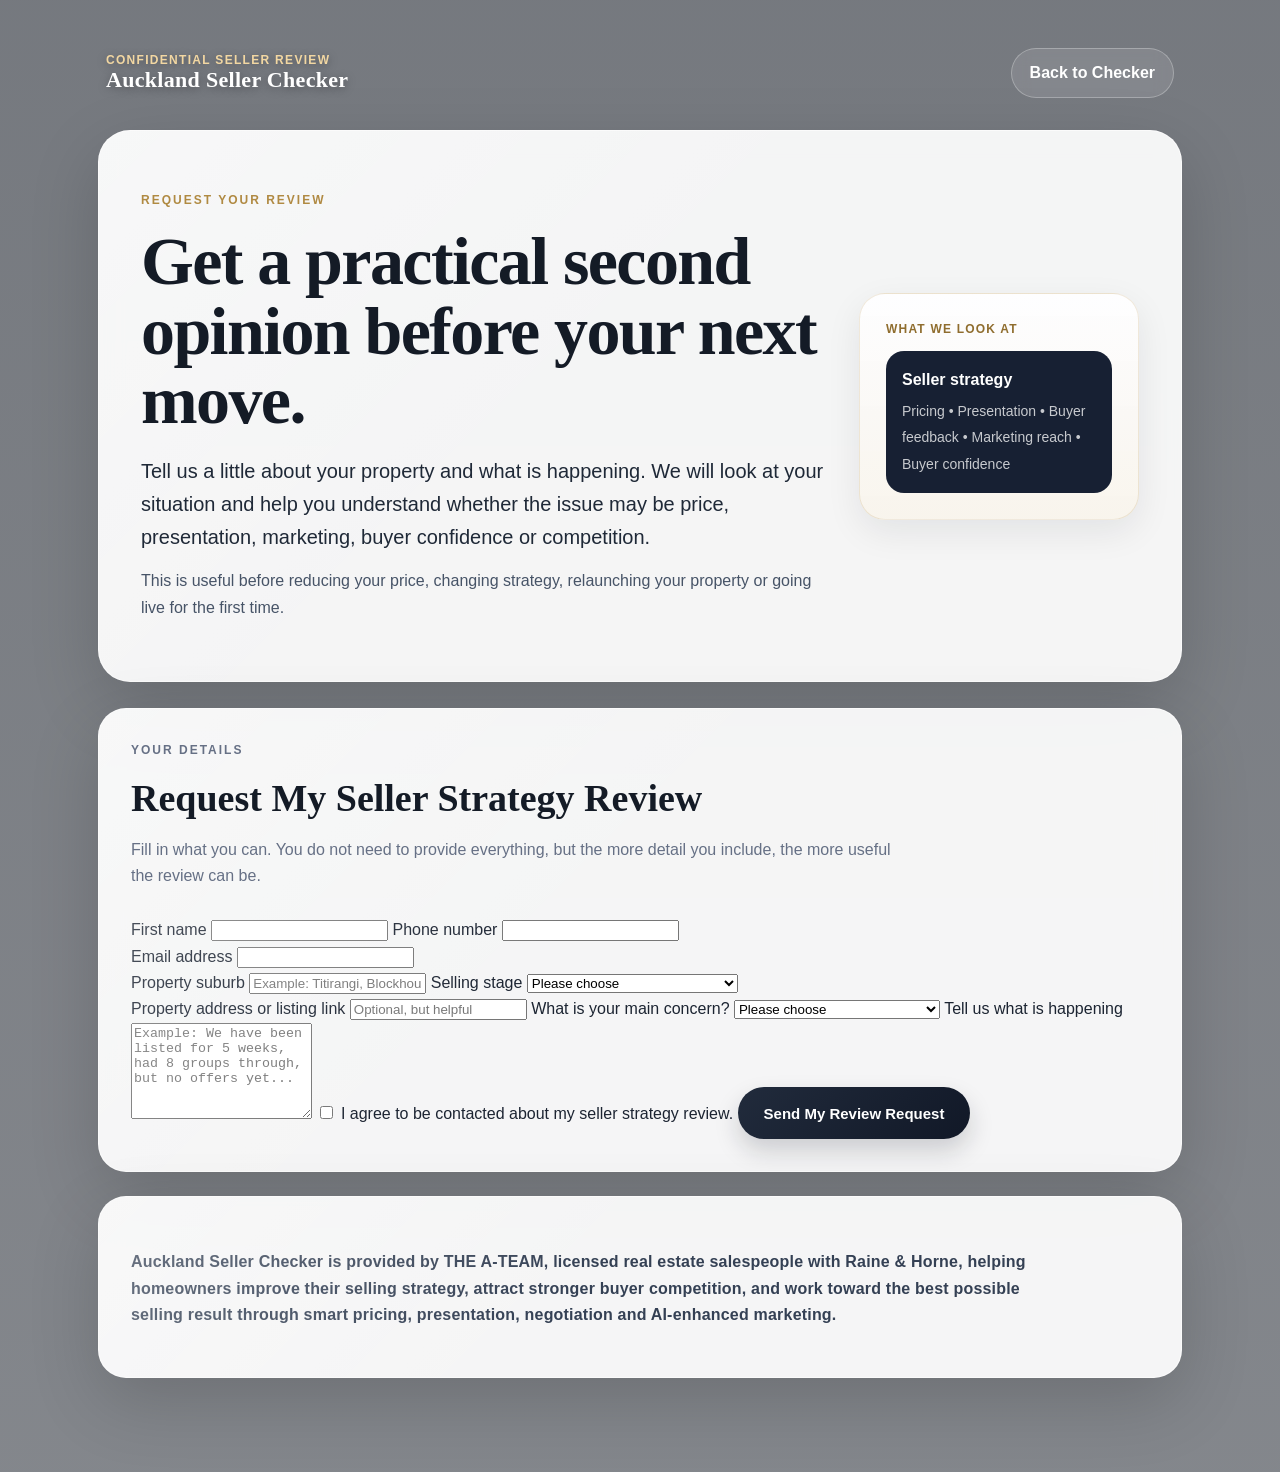
==== request-review.html @ c640d8ed "Create request-review.html" ====
<!DOCTYPE html>
<html lang="en-NZ">
<head>
  <meta charset="UTF-8" />
  <meta name="viewport" content="width=device-width, initial-scale=1.0" />

  <title>Request a Seller Strategy Review | Auckland Seller Checker</title>

  <meta name="description" content="Request a confidential seller strategy review for your Auckland property. Share your situation and get a practical second opinion before reducing your price or launching to market.">

  <link rel="stylesheet" href="style.css" />
</head>

<body>
  <main class="page">

    <header class="topBar">
      <div class="logoText">
        <span class="logoSmall">Confidential Seller Review</span>
        <strong>Auckland Seller Checker</strong>
      </div>

      <a class="headerLink" href="index.html">
        Back to Checker
      </a>
    </header>

    <section class="hero leadHero">
      <div class="heroGrid">
        <div class="heroContent">
          <p class="eyebrow">Request Your Review</p>

          <h1>Get a practical second opinion before your next move.</h1>

          <p class="intro">
            Tell us a little about your property and what is happening. We will look at your situation and help you understand whether the issue may be price, presentation, marketing, buyer confidence or competition.
          </p>

          <p class="trust">
            This is useful before reducing your price, changing strategy, relaunching your property or going live for the first time.
          </p>
        </div>

        <aside class="heroCard simpleHeroCard">
          <p class="cardLabel">What we look at</p>

          <div class="miniProof">
            <strong>Seller strategy</strong>
            <span>Pricing • Presentation • Buyer feedback • Marketing reach • Buyer confidence</span>
          </div>
        </aside>
      </div>
    </section>

    <section class="checker">
      <div class="sectionIntro">
        <p class="eyebrow">Your Details</p>

        <h2>Request My Seller Strategy Review</h2>

        <p>
          Fill in what you can. You do not need to provide everything, but the more detail you include, the more useful the review can be.
        </p>
      </div>

      <form class="leadForm" action="https://formspree.io/f/mdabnpgl" method="POST">
        <input type="hidden" name="_subject" value="New Auckland Seller Checker Lead" />

        <div class="formGrid">
          <label>
            First name
            <input type="text" name="first_name" required />
          </label>

          <label>
            Phone number
            <input type="tel" name="phone" />
          </label>
        </div>

        <label>
          Email address
          <input type="email" name="email" required />
        </label>

        <div class="formGrid">
          <label>
            Property suburb
            <input type="text" name="property_suburb" placeholder="Example: Titirangi, Blockhouse Bay, Lynfield" />
          </label>

          <label>
            Selling stage
            <select name="selling_stage">
              <option value="">Please choose</option>
              <option>Thinking of selling, not listed yet</option>
              <option>Preparing to list soon</option>
              <option>Already listed, low enquiry</option>
              <option>Getting viewings, no offers</option>
              <option>Getting offers, but too low</option>
              <option>Need a second opinion</option>
            </select>
          </label>
        </div>

        <label>
          Property address or listing link
          <input type="text" name="property_address_or_listing_link" placeholder="Optional, but helpful" />
        </label>

        <label>
          What is your main concern?
          <select name="main_concern">
            <option value="">Please choose</option>
            <option>Price may be too high</option>
            <option>Not enough buyer enquiry</option>
            <option>Viewings but no offers</option>
            <option>Offers are too low</option>
            <option>Property presentation</option>
            <option>Marketing is not strong enough</option>
            <option>Buyer confidence issues</option>
            <option>Not sure</option>
          </select>
        </label>

        <label>
          Tell us what is happening
          <textarea name="message" rows="6" placeholder="Example: We have been listed for 5 weeks, had 8 groups through, but no offers yet..."></textarea>
        </label>

        <label class="checkboxLabel">
          <input type="checkbox" name="permission_to_contact" required />
          I agree to be contacted about my seller strategy review.
        </label>

        <button class="primaryBtn leadSubmit" type="submit">
          Send My Review Request
        </button>
      </form>
    </section>

    <section class="info">
      <p class="brand">
        Auckland Seller Checker is provided by THE A-TEAM, licensed real estate salespeople with Raine & Horne, helping homeowners improve their selling strategy, attract stronger buyer competition, and work toward the best possible selling result through smart pricing, presentation, negotiation and AI-enhanced marketing.
      </p>
    </section>

  </main>
</body>
</html>
---- style.css ----
* {
  box-sizing: border-box;
}

:root {
  --bg: #f5f1e8;
  --bg-soft: #faf7f1;
  --card: rgba(255, 255, 255, 0.92);
  --card-solid: #ffffff;
  --text: #1c2432;
  --muted: #667085;
  --gold: #b08a42;
  --gold-dark: #8f6d2e;
  --line: rgba(28, 36, 50, 0.08);
  --shadow: 0 24px 70px rgba(0, 0, 0, 0.16);
  --shadow-soft: 0 12px 35px rgba(17, 24, 39, 0.08);
  --radius-xl: 28px;
  --radius-lg: 22px;
  --radius-md: 16px;
  --max-width: 1120px;
}

html {
  scroll-behavior: smooth;
}

body {
  margin: 0;
  font-family: "Helvetica Neue", Arial, sans-serif;
  color: var(--text);
  line-height: 1.65;
  background:
    linear-gradient(rgba(18, 24, 34, 0.58), rgba(18, 24, 34, 0.52)),
    url("images/background.jpg") center center / cover no-repeat fixed;
}

.page {
  max-width: var(--max-width);
  margin: 0 auto;
  padding: 34px 18px 70px;
}

.topBar {
  max-width: var(--max-width);
  margin: 0 auto 18px;
  padding: 14px 8px;
  display: flex;
  justify-content: space-between;
  align-items: center;
}

.logoText {
  display: flex;
  flex-direction: column;
  line-height: 1.2;
  color: #ffffff;
  text-shadow: 0 2px 10px rgba(0, 0, 0, 0.35);
}

.logoText strong {
  font-family: Georgia, "Times New Roman", serif;
  font-size: 22px;
  letter-spacing: 0.3px;
}

.logoSmall {
  color: #f2d7a2;
  font-size: 12px;
  text-transform: uppercase;
  letter-spacing: 1.3px;
  font-weight: 700;
}

.headerLink {
  color: #ffffff;
  text-decoration: none;
  font-weight: 700;
  border: 1px solid rgba(255, 255, 255, 0.28);
  padding: 11px 18px;
  border-radius: 999px;
  background: rgba(255, 255, 255, 0.10);
  backdrop-filter: blur(8px);
}

.hero,
.checker,
.resultBox,
.info {
  position: relative;
  overflow: hidden;
  background: rgba(255, 255, 255, 0.92);
  backdrop-filter: blur(12px);
  border: 1px solid rgba(255, 255, 255, 0.62);
  box-shadow: var(--shadow);
}

.hero::before,
.checker::before,
.resultBox::before,
.info::before {
  content: "";
  position: absolute;
  inset: 0;
  background: linear-gradient(135deg, rgba(255, 255, 255, 0.30), transparent 45%);
  pointer-events: none;
}

.hero {
  padding: 60px 42px;
  border-radius: 32px;
  margin-bottom: 26px;
}

.heroGrid {
  display: grid;
  grid-template-columns: minmax(0, 1.45fr) minmax(280px, 0.55fr);
  gap: 32px;
  align-items: center;
}

.heroContent,
.heroCard,
.sectionIntro,
.questionBox,
.navButtons,
.scoreGrid,
.ctaBox,
.twoColumn,
.serviceGrid {
  position: relative;
  z-index: 1;
}

.eyebrow {
  color: var(--gold);
  font-weight: 700;
  text-transform: uppercase;
  letter-spacing: 2px;
  font-size: 12px;
  margin: 0 0 16px;
}

h1,
h2,
h3 {
  font-family: Georgia, "Times New Roman", serif;
  color: #141b26;
}

h1 {
  font-size: clamp(38px, 6vw, 68px);
  line-height: 1.02;
  letter-spacing: -1.6px;
  margin: 0 0 20px;
  max-width: 860px;
}

h2 {
  font-size: clamp(28px, 4vw, 38px);
  line-height: 1.15;
  margin: 0 0 14px;
}

h3 {
  font-size: clamp(24px, 3vw, 30px);
  line-height: 1.15;
  margin-top: 0;
}

.intro {
  font-size: 20px;
  max-width: 760px;
  margin: 0 0 14px;
  color: #1f2937;
}

.trust {
  font-size: 16px;
  color: #475467;
  max-width: 720px;
  margin: 0;
}

.heroActions {
  display: flex;
  gap: 12px;
  flex-wrap: wrap;
  margin-top: 28px;
}

.heroCard {
  background: linear-gradient(180deg, rgba(255, 255, 255, 0.94) 0%, rgba(248, 244, 236, 0.96) 100%);
  border: 1px solid rgba(176, 138, 66, 0.18);
  border-radius: 26px;
  padding: 26px;
  box-shadow: var(--shadow-soft);
}

.cardLabel {
  margin-top: 0;
  color: var(--gold-dark);
  font-weight: 800;
  text-transform: uppercase;
  letter-spacing: 1.2px;
  font-size: 12px;
}

.heroList {
  list-style: none;
  padding: 0;
  margin: 18px 0 24px;
}

.heroList li {
  padding: 12px 0 12px 30px;
  border-bottom: 1px solid rgba(28, 36, 50, 0.08);
  position: relative;
}

.heroList li::before {
  content: "✓";
  position: absolute;
  left: 0;
  color: var(--gold-dark);
  font-weight: 900;
}

.miniProof {
  background: #172033;
  color: #ffffff;
  border-radius: 18px;
  padding: 16px;
}

.miniProof strong {
  display: block;
  margin-bottom: 4px;
}

.miniProof span {
  color: rgba(255, 255, 255, 0.76);
  font-size: 14px;
}

.featureStrip {
  display: grid;
  grid-template-columns: repeat(3, 1fr);
  gap: 18px;
  margin-bottom: 24px;
}

.featureStrip div,
.serviceGrid div,
.quoteCard {
  background: rgba(255, 255, 255, 0.88);
  border: 1px solid rgba(28, 36, 50, 0.08);
  border-radius: 22px;
  padding: 20px;
  box-shadow: var(--shadow-soft);
}

.featureStrip strong,
.serviceGrid strong {
  display: block;
  font-family: Georgia, "Times New Roman", serif;
  font-size: 22px;
  margin-bottom: 4px;
}

.featureStrip span,
.serviceGrid span {
  color: var(--muted);
}

.checker,
.resultBox,
.info {
  padding: 32px;
  border-radius: var(--radius-xl);
  margin-bottom: 24px;
}

.sectionIntro {
  margin-bottom: 28px;
}

.sectionIntro p {
  max-width: 760px;
  color: var(--muted);
}

.progress {
  position: relative;
  z-index: 1;
  margin-bottom: 28px;
}

#progressText {
  font-weight: 700;
  display: block;
  margin-bottom: 12px;
  color: #344054;
  font-size: 14px;
  letter-spacing: 0.2px;
}

.progressBar {
  width: 100%;
  height: 12px;
  background: rgba(176, 138, 66, 0.14);
  border-radius: 999px;
  overflow: hidden;
  border: 1px solid rgba(176, 138, 66, 0.12);
}

#progressFill {
  height: 100%;
  width: 0%;
  background: linear-gradient(90deg, #c8a45d 0%, #9f7a33 100%);
  border-radius: 999px;
  transition: width 0.35s ease;
  box-shadow: inset 0 0 8px rgba(255, 255, 255, 0.25);
}

.questionBox h2 {
  margin-top: 0;
  margin-bottom: 22px;
  font-size: clamp(26px, 4vw, 36px);
}

.option {
  display: block;
  width: 100%;
  text-align: left;
  background: rgba(255, 255, 255, 0.82);
  border: 1px solid rgba(28, 36, 50, 0.08);
  padding: 18px 20px;
  border-radius: 18px;
  margin-bottom: 14px;
  cursor: pointer;
  font-size: 16px;
  color: var(--text);
  transition: all 0.22s ease;
  box-shadow: 0 4px 14px rgba(17, 24, 39, 0.03);
}

.option:hover {
  transform: translateY(-1px);
  border-color: rgba(176, 138, 66, 0.45);
  background: #fffdf8;
  box-shadow: 0 10px 22px rgba(17, 24, 39, 0.06);
}

.option.selected {
  background: linear-gradient(180deg, #fff8e9 0%, #fff4db 100%);
  border-color: rgba(176, 138, 66, 0.75);
  box-shadow: 0 10px 24px rgba(176, 138, 66, 0.13);
}

.navButtons {
  display: flex;
  justify-content: space-between;
  gap: 14px;
  margin-top: 24px;
}

button,
.ctaBtn {
  appearance: none;
  border: none;
  cursor: pointer;
  border-radius: 999px;
  padding: 15px 26px;
  font-weight: 700;
  font-size: 15px;
  text-decoration: none;
  display: inline-flex;
  align-items: center;
  justify-content: center;
  min-height: 52px;
  transition: all 0.22s ease;
}

.primaryBtn {
  background: linear-gradient(135deg, #212b3c 0%, #111827 100%);
  color: #ffffff;
  box-shadow: 0 12px 24px rgba(17, 24, 39, 0.18);
}

.primaryBtn:hover {
  transform: translateY(-1px);
  box-shadow: 0 16px 28px rgba(17, 24, 39, 0.22);
}

.secondaryBtn {
  background: rgba(255, 255, 255, 0.8);
  color: var(--text);
  border: 1px solid rgba(28, 36, 50, 0.10);
  box-shadow: 0 8px 20px rgba(17, 24, 39, 0.05);
}

.secondaryBtn:hover {
  transform: translateY(-1px);
  background: #ffffff;
}

.hidden {
  display: none;
}

.scoreGrid {
  display: grid;
  grid-template-columns: repeat(5, 1fr);
  gap: 14px;
  margin: 28px 0;
}

.scoreGrid div {
  background: linear-gradient(180deg, rgba(255, 255, 255, 0.94) 0%, rgba(248, 244, 236, 0.96) 100%);
  border-radius: 20px;
  padding: 18px 16px;
  border: 1px solid rgba(28, 36, 50, 0.06);
  box-shadow: var(--shadow-soft);
}

.scoreGrid strong {
  display: block;
  margin-bottom: 8px;
  font-size: 13px;
  line-height: 1.35;
  color: #475467;
  text-transform: uppercase;
  letter-spacing: 0.5px;
}

.scoreGrid span {
  font-size: 24px;
  font-weight: 800;
  color: var(--gold-dark);
  font-family: Georgia, "Times New Roman", serif;
}

.ctaBox {
  background: linear-gradient(135deg, rgba(19, 26, 37, 0.96) 0%, rgba(28, 36, 50, 0.98) 100%);
  color: #ffffff;
  padding: 30px;
  border-radius: 24px;
  margin-top: 26px;
  box-shadow: 0 18px 40px rgba(17, 24, 39, 0.20);
}

.ctaBox h3 {
  color: #ffffff;
  margin-bottom: 12px;
}

.ctaBox p {
  color: rgba(255, 255, 255, 0.86);
  margin-bottom: 18px;
}

.ctaBox .primaryBtn {
  background: linear-gradient(135deg, #c6a15a 0%, #9d7834 100%);
  color: #ffffff;
  box-shadow: 0 12px 24px rgba(176, 138, 66, 0.24);
}

.ctaBox .primaryBtn:hover {
  box-shadow: 0 15px 30px rgba(176, 138, 66, 0.30);
}

.lightEyebrow {
  color: #d9b76f;
}

.restartBtn {
  margin-top: 20px;
}

.info h2 {
  margin-top: 0;
  margin-bottom: 12px;
}

.info p {
  color: #344054;
  max-width: 920px;
}

.brand {
  margin-top: 20px;
  font-weight: 700;
  color: var(--gold-dark);
  letter-spacing: 0.2px;
}

.info p + h2 {
  margin-top: 28px;
}

.twoColumn {
  display: grid;
  grid-template-columns: 1.4fr 0.6fr;
  gap: 28px;
  align-items: center;
}

.quoteCard p {
  font-family: Georgia, "Times New Roman", serif;
  font-size: 24px;
  line-height: 1.35;
  color: #172033;
  margin: 0;
}

.serviceGrid {
  display: grid;
  grid-template-columns: repeat(4, 1fr);
  gap: 16px;
  margin: 26px 0 10px;
}

@media (max-width: 980px) {
  .scoreGrid {
    grid-template-columns: repeat(2, 1fr);
  }
}

@media (max-width: 900px) {
  .heroGrid,
  .twoColumn {
    grid-template-columns: 1fr;
  }

  .serviceGrid {
    grid-template-columns: repeat(2, 1fr);
  }

  .featureStrip {
    grid-template-columns: 1fr;
  }
}

@media (max-width: 760px) {
  body {
    background:
      linear-gradient(rgba(18, 24, 34, 0.62), rgba(18, 24, 34, 0.56)),
      url("images/background.jpg") center center / cover no-repeat scroll;
  }

  .page {
    padding: 18px 14px 50px;
  }

  .hero {
    padding: 34px 22px;
    border-radius: 24px;
  }

  .checker,
  .resultBox,
  .info {
    padding: 22px;
    border-radius: 22px;
  }

  .scoreGrid {
    grid-template-columns: 1fr;
  }

  .navButtons {
    flex-direction: column;
  }

  button,
  .ctaBtn {
    width: 100%;
    text-align: center;
  }

  .intro {
    font-size: 18px;
  }
}

@media (max-width: 600px) {
  .topBar {
    align-items: flex-start;
    gap: 14px;
  }

  .headerLink {
    display: none;
  }

  .heroActions {
    flex-direction: column;
  }

  .serviceGrid {
    grid-template-columns: 1fr;
  }
}
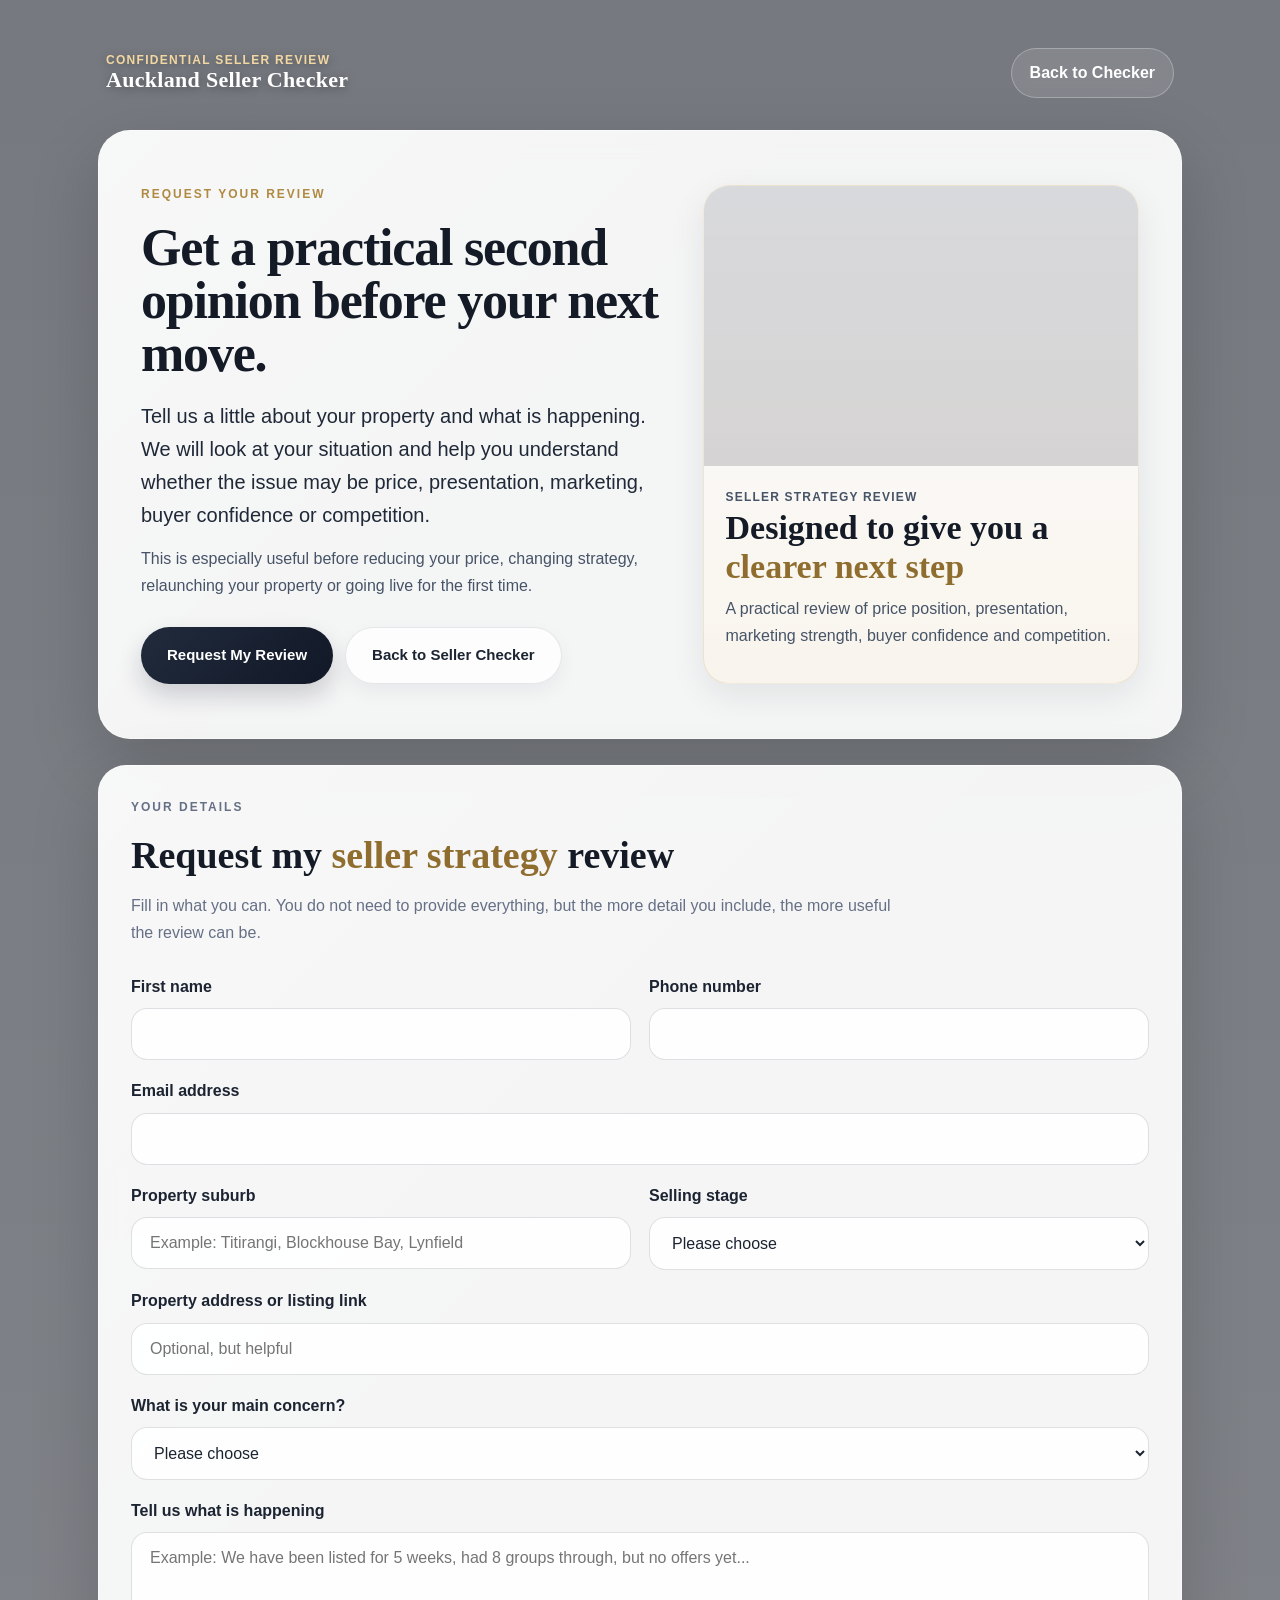
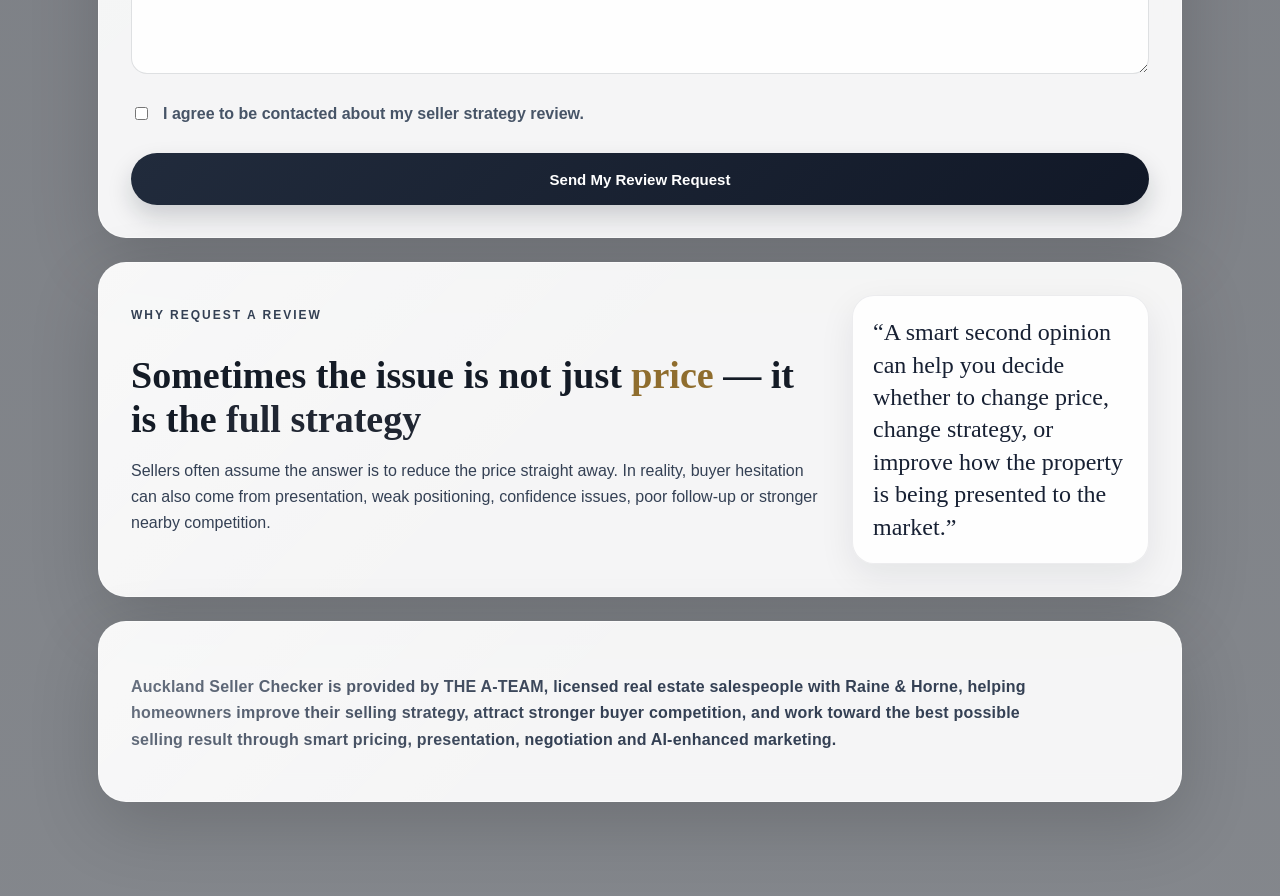
==== commit aabd3c47: "Update request-review.html" ====
--- a/request-review.html
+++ b/request-review.html
@@ -26,7 +26,7 @@
     </header>
 
     <section class="hero leadHero">
-      <div class="heroGrid">
+      <div class="leadHeroGrid">
         <div class="heroContent">
           <p class="eyebrow">Request Your Review</p>
 
@@ -37,26 +37,36 @@
           </p>
 
           <p class="trust">
-            This is useful before reducing your price, changing strategy, relaunching your property or going live for the first time.
+            This is especially useful before reducing your price, changing strategy, relaunching your property or going live for the first time.
           </p>
+
+          <div class="heroActions">
+            <a class="primaryBtn ctaBtn" href="#review-form">Request My Review</a>
+            <a class="secondaryBtn ctaBtn" href="index.html">Back to Seller Checker</a>
+          </div>
         </div>
 
-        <aside class="heroCard simpleHeroCard">
-          <p class="cardLabel">What we look at</p>
+        <aside class="heroPhotoCard">
+          <div class="heroPhoto"></div>
 
-          <div class="miniProof">
-            <strong>Seller strategy</strong>
-            <span>Pricing • Presentation • Buyer feedback • Marketing reach • Buyer confidence</span>
+          <div class="photoInfo">
+            <p class="cardLabel">Seller Strategy Review</p>
+
+            <h2>Designed to give you a <span class="rh-gold">clearer next step</span></h2>
+
+            <p>
+              A practical review of price position, presentation, marketing strength, buyer confidence and competition.
+            </p>
           </div>
         </aside>
       </div>
     </section>
 
-    <section class="checker">
+    <section id="review-form" class="checker">
       <div class="sectionIntro">
         <p class="eyebrow">Your Details</p>
 
-        <h2>Request My Seller Strategy Review</h2>
+        <h2>Request my <span class="rh-gold">seller strategy</span> review</h2>
 
         <p>
           Fill in what you can. You do not need to provide everything, but the more detail you include, the more useful the review can be.
@@ -91,7 +101,7 @@
 
           <label>
             Selling stage
-            <select name="selling_stage">
+            <select name="selling_stage" required>
               <option value="">Please choose</option>
               <option>Thinking of selling, not listed yet</option>
               <option>Preparing to list soon</option>
@@ -110,7 +120,7 @@
 
         <label>
           What is your main concern?
-          <select name="main_concern">
+          <select name="main_concern" required>
             <option value="">Please choose</option>
             <option>Price may be too high</option>
             <option>Not enough buyer enquiry</option>
@@ -140,6 +150,26 @@
     </section>
 
     <section class="info">
+      <div class="twoColumn">
+        <div>
+          <p class="eyebrow">Why request a review</p>
+
+          <h2>Sometimes the issue is not just <span class="rh-gold">price</span> — it is the <span class="rh-charcoal">full strategy</span></h2>
+
+          <p>
+            Sellers often assume the answer is to reduce the price straight away. In reality, buyer hesitation can also come from presentation, weak positioning, confidence issues, poor follow-up or stronger nearby competition.
+          </p>
+        </div>
+
+        <div class="quoteCard">
+          <p>
+            “A smart second opinion can help you decide whether to change price, change strategy, or improve how the property is being presented to the market.”
+          </p>
+        </div>
+      </div>
+    </section>
+
+    <section class="info">
       <p class="brand">
         Auckland Seller Checker is provided by THE A-TEAM, licensed real estate salespeople with Raine & Horne, helping homeowners improve their selling strategy, attract stronger buyer competition, and work toward the best possible selling result through smart pricing, presentation, negotiation and AI-enhanced marketing.
       </p>
--- a/style.css
+++ b/style.css
@@ -11,6 +11,7 @@
   --muted: #667085;
   --gold: #b08a42;
   --gold-dark: #8f6d2e;
+  --charcoal: #202632;
   --line: rgba(28, 36, 50, 0.08);
   --shadow: 0 24px 70px rgba(0, 0, 0, 0.16);
   --shadow-soft: 0 12px 35px rgba(17, 24, 39, 0.08);
@@ -106,16 +107,23 @@
 }
 
 .hero {
-  padding: 60px 42px;
+  padding: 54px 42px;
   border-radius: 32px;
   margin-bottom: 26px;
 }
 
 .heroGrid {
   display: grid;
-  grid-template-columns: minmax(0, 1.45fr) minmax(280px, 0.55fr);
-  gap: 32px;
-  align-items: center;
+  grid-template-columns: minmax(0, 1.75fr) minmax(230px, 0.45fr);
+  gap: 24px;
+  align-items: start;
+}
+
+.leadHeroGrid {
+  display: grid;
+  grid-template-columns: minmax(0, 1.1fr) minmax(340px, 0.9fr);
+  gap: 28px;
+  align-items: stretch;
 }
 
 .heroContent,
@@ -126,7 +134,9 @@
 .scoreGrid,
 .ctaBox,
 .twoColumn,
-.serviceGrid {
+.serviceGrid,
+.leadForm,
+.heroPhotoCard {
   position: relative;
   z-index: 1;
 }
@@ -148,11 +158,11 @@
 }
 
 h1 {
-  font-size: clamp(38px, 6vw, 68px);
+  font-size: clamp(32px, 4.8vw, 52px);
   line-height: 1.02;
-  letter-spacing: -1.6px;
+  letter-spacing: -1.2px;
   margin: 0 0 20px;
-  max-width: 860px;
+  max-width: 760px;
 }
 
 h2 {
@@ -165,6 +175,14 @@
   font-size: clamp(24px, 3vw, 30px);
   line-height: 1.15;
   margin-top: 0;
+}
+
+.rh-gold {
+  color: var(--gold-dark);
+}
+
+.rh-charcoal {
+  color: var(--charcoal);
 }
 
 .intro {
@@ -192,8 +210,15 @@
   background: linear-gradient(180deg, rgba(255, 255, 255, 0.94) 0%, rgba(248, 244, 236, 0.96) 100%);
   border: 1px solid rgba(176, 138, 66, 0.18);
   border-radius: 26px;
-  padding: 26px;
+  padding: 24px;
   box-shadow: var(--shadow-soft);
+}
+
+.simpleHeroCard {
+  min-height: 100%;
+  display: flex;
+  flex-direction: column;
+  justify-content: flex-start;
 }
 
 .cardLabel {
@@ -203,73 +228,27 @@
   text-transform: uppercase;
   letter-spacing: 1.2px;
   font-size: 12px;
-}
-
-.heroList {
-  list-style: none;
-  padding: 0;
-  margin: 18px 0 24px;
-}
-
-.heroList li {
-  padding: 12px 0 12px 30px;
-  border-bottom: 1px solid rgba(28, 36, 50, 0.08);
-  position: relative;
-}
-
-.heroList li::before {
-  content: "✓";
-  position: absolute;
-  left: 0;
-  color: var(--gold-dark);
-  font-weight: 900;
+  margin-bottom: 14px;
 }
 
 .miniProof {
   background: #172033;
   color: #ffffff;
   border-radius: 18px;
-  padding: 16px;
+  padding: 18px;
 }
 
 .miniProof strong {
   display: block;
-  margin-bottom: 4px;
+  margin-bottom: 8px;
+  font-size: 24px;
+  font-family: Georgia, "Times New Roman", serif;
 }
 
 .miniProof span {
-  color: rgba(255, 255, 255, 0.76);
-  font-size: 14px;
-}
-
-.featureStrip {
-  display: grid;
-  grid-template-columns: repeat(3, 1fr);
-  gap: 18px;
-  margin-bottom: 24px;
-}
-
-.featureStrip div,
-.serviceGrid div,
-.quoteCard {
-  background: rgba(255, 255, 255, 0.88);
-  border: 1px solid rgba(28, 36, 50, 0.08);
-  border-radius: 22px;
-  padding: 20px;
-  box-shadow: var(--shadow-soft);
-}
-
-.featureStrip strong,
-.serviceGrid strong {
-  display: block;
-  font-family: Georgia, "Times New Roman", serif;
-  font-size: 22px;
-  margin-bottom: 4px;
-}
-
-.featureStrip span,
-.serviceGrid span {
-  color: var(--muted);
+  color: rgba(255, 255, 255, 0.80);
+  font-size: 15px;
+  line-height: 1.6;
 }
 
 .checker,
@@ -404,6 +383,19 @@
   background: #ffffff;
 }
 
+.greenBtn {
+  background: linear-gradient(135deg, #2f8f45 0%, #1f6d33 100%);
+  color: #ffffff;
+  border: none;
+  box-shadow: 0 12px 24px rgba(31, 109, 51, 0.24);
+}
+
+.greenBtn:hover {
+  transform: translateY(-1px);
+  box-shadow: 0 16px 28px rgba(31, 109, 51, 0.28);
+  background: linear-gradient(135deg, #34994b 0%, #215f31 100%);
+}
+
 .hidden {
   display: none;
 }
@@ -505,6 +497,15 @@
   align-items: center;
 }
 
+.quoteCard,
+.serviceGrid div {
+  background: rgba(255, 255, 255, 0.88);
+  border: 1px solid rgba(28, 36, 50, 0.08);
+  border-radius: 22px;
+  padding: 20px;
+  box-shadow: var(--shadow-soft);
+}
+
 .quoteCard p {
   font-family: Georgia, "Times New Roman", serif;
   font-size: 24px;
@@ -520,6 +521,108 @@
   margin: 26px 0 10px;
 }
 
+.serviceGrid strong {
+  display: block;
+  font-family: Georgia, "Times New Roman", serif;
+  font-size: 22px;
+  margin-bottom: 4px;
+}
+
+.serviceGrid span {
+  color: var(--muted);
+}
+
+/* Lead page photo panel */
+.heroPhotoCard {
+  background: linear-gradient(180deg, rgba(255, 255, 255, 0.94) 0%, rgba(248, 244, 236, 0.96) 100%);
+  border: 1px solid rgba(176, 138, 66, 0.18);
+  border-radius: 26px;
+  overflow: hidden;
+  box-shadow: var(--shadow-soft);
+  display: flex;
+  flex-direction: column;
+}
+
+.heroPhoto {
+  min-height: 280px;
+  background:
+    linear-gradient(rgba(20, 26, 36, 0.16), rgba(20, 26, 36, 0.16)),
+    url("images/background.jpg") center center / cover no-repeat;
+}
+
+.photoInfo {
+  padding: 22px;
+}
+
+.photoInfo h2 {
+  font-size: clamp(26px, 3vw, 34px);
+  margin-bottom: 10px;
+}
+
+.photoInfo p {
+  color: #475467;
+  margin: 0;
+}
+
+/* Lead form */
+.leadForm {
+  position: relative;
+  z-index: 1;
+}
+
+.formGrid {
+  display: grid;
+  grid-template-columns: repeat(2, 1fr);
+  gap: 18px;
+}
+
+.leadForm label {
+  display: block;
+  font-weight: 700;
+  color: #1c2432;
+  margin-bottom: 18px;
+}
+
+.leadForm input,
+.leadForm select,
+.leadForm textarea {
+  width: 100%;
+  margin-top: 8px;
+  padding: 16px 18px;
+  border-radius: 16px;
+  border: 1px solid rgba(28, 36, 50, 0.14);
+  background: rgba(255, 255, 255, 0.9);
+  color: #1c2432;
+  font-size: 16px;
+  font-family: "Helvetica Neue", Arial, sans-serif;
+  outline: none;
+}
+
+.leadForm input:focus,
+.leadForm select:focus,
+.leadForm textarea:focus {
+  border-color: rgba(176, 138, 66, 0.7);
+  box-shadow: 0 0 0 4px rgba(176, 138, 66, 0.12);
+}
+
+.checkboxLabel {
+  display: flex !important;
+  align-items: flex-start;
+  gap: 12px;
+  font-weight: 600 !important;
+  color: #475467 !important;
+}
+
+.checkboxLabel input {
+  width: auto;
+  margin-top: 6px;
+}
+
+.leadSubmit {
+  width: 100%;
+  margin-top: 8px;
+}
+
 @media (max-width: 980px) {
   .scoreGrid {
     grid-template-columns: repeat(2, 1fr);
@@ -528,16 +631,13 @@
 
 @media (max-width: 900px) {
   .heroGrid,
-  .twoColumn {
+  .twoColumn,
+  .leadHeroGrid {
     grid-template-columns: 1fr;
   }
 
   .serviceGrid {
     grid-template-columns: repeat(2, 1fr);
-  }
-
-  .featureStrip {
-    grid-template-columns: 1fr;
   }
 }
 
@@ -581,6 +681,19 @@
   .intro {
     font-size: 18px;
   }
+
+  .heroActions {
+    flex-direction: column;
+  }
+
+  .formGrid {
+    grid-template-columns: 1fr;
+    gap: 0;
+  }
+
+  .heroPhoto {
+    min-height: 220px;
+  }
 }
 
 @media (max-width: 600px) {
@@ -593,10 +706,6 @@
     display: none;
   }
 
-  .heroActions {
-    flex-direction: column;
-  }
-
   .serviceGrid {
     grid-template-columns: 1fr;
   }
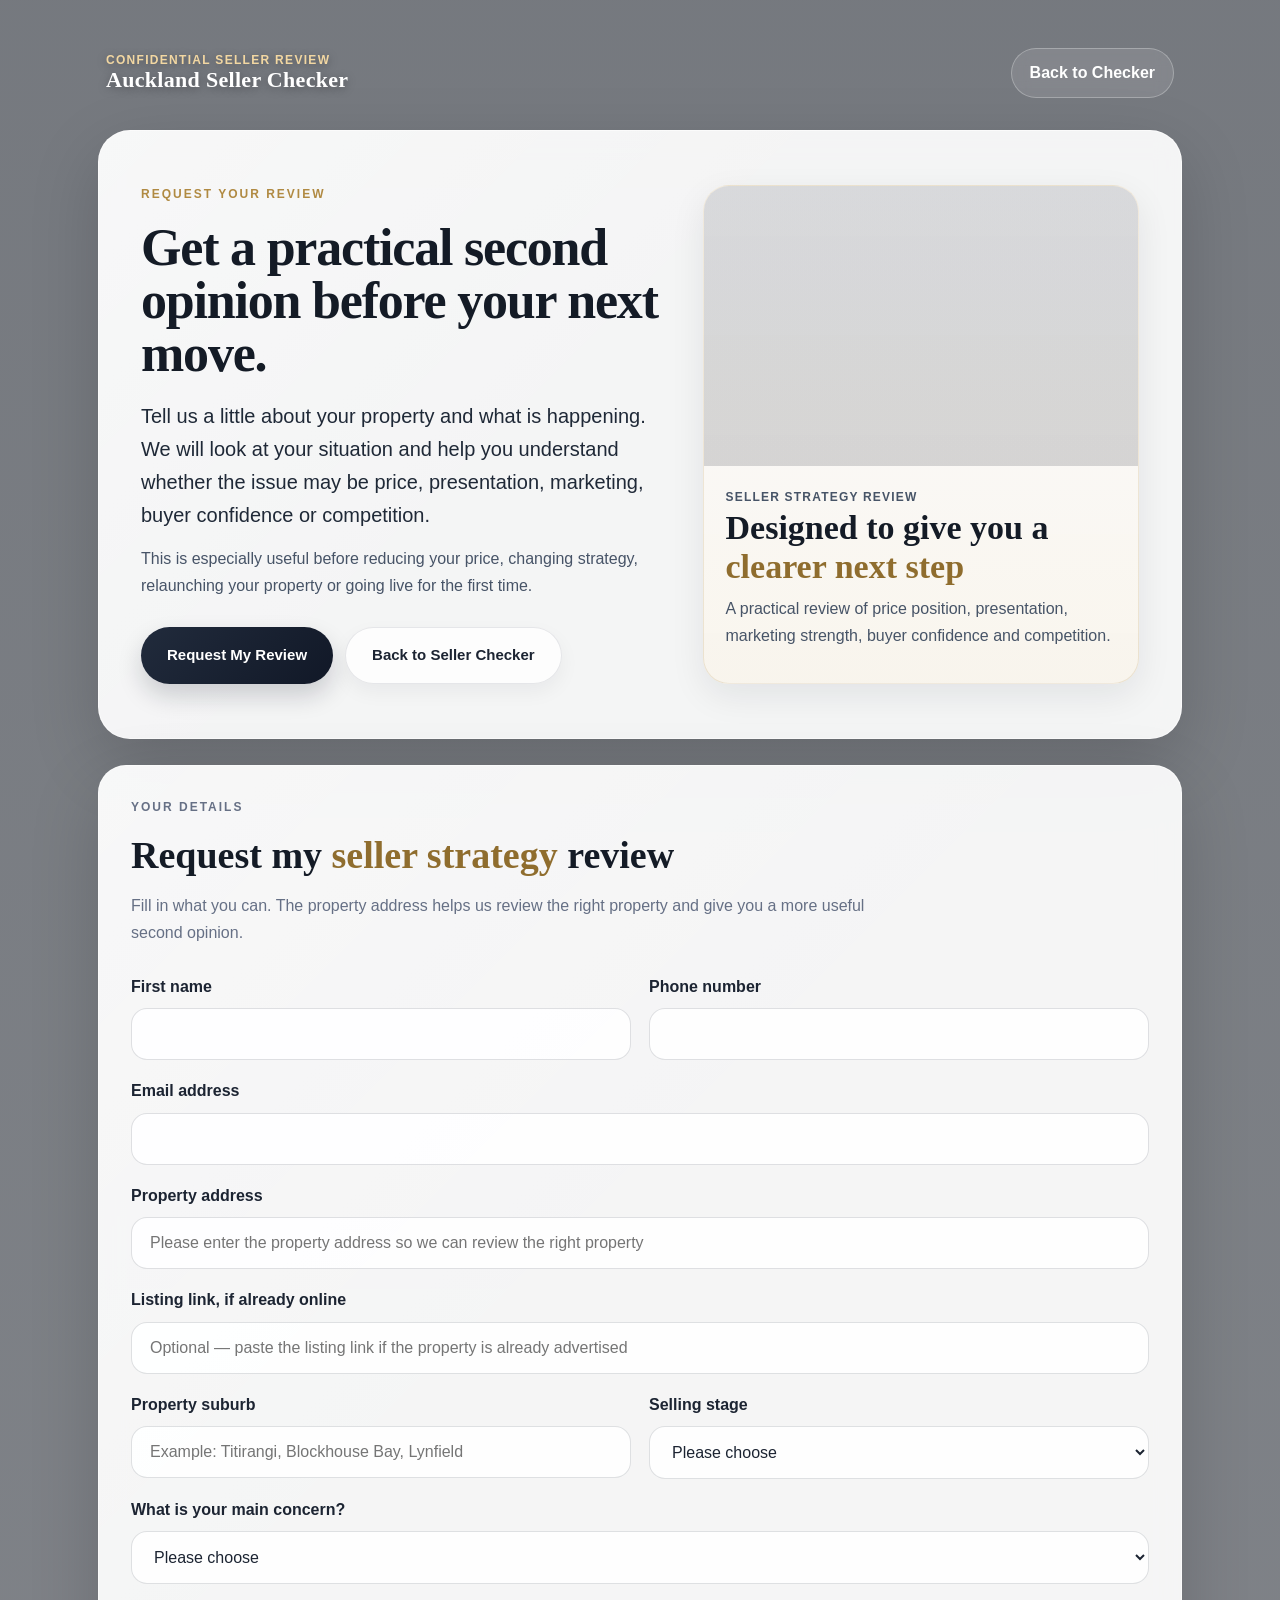
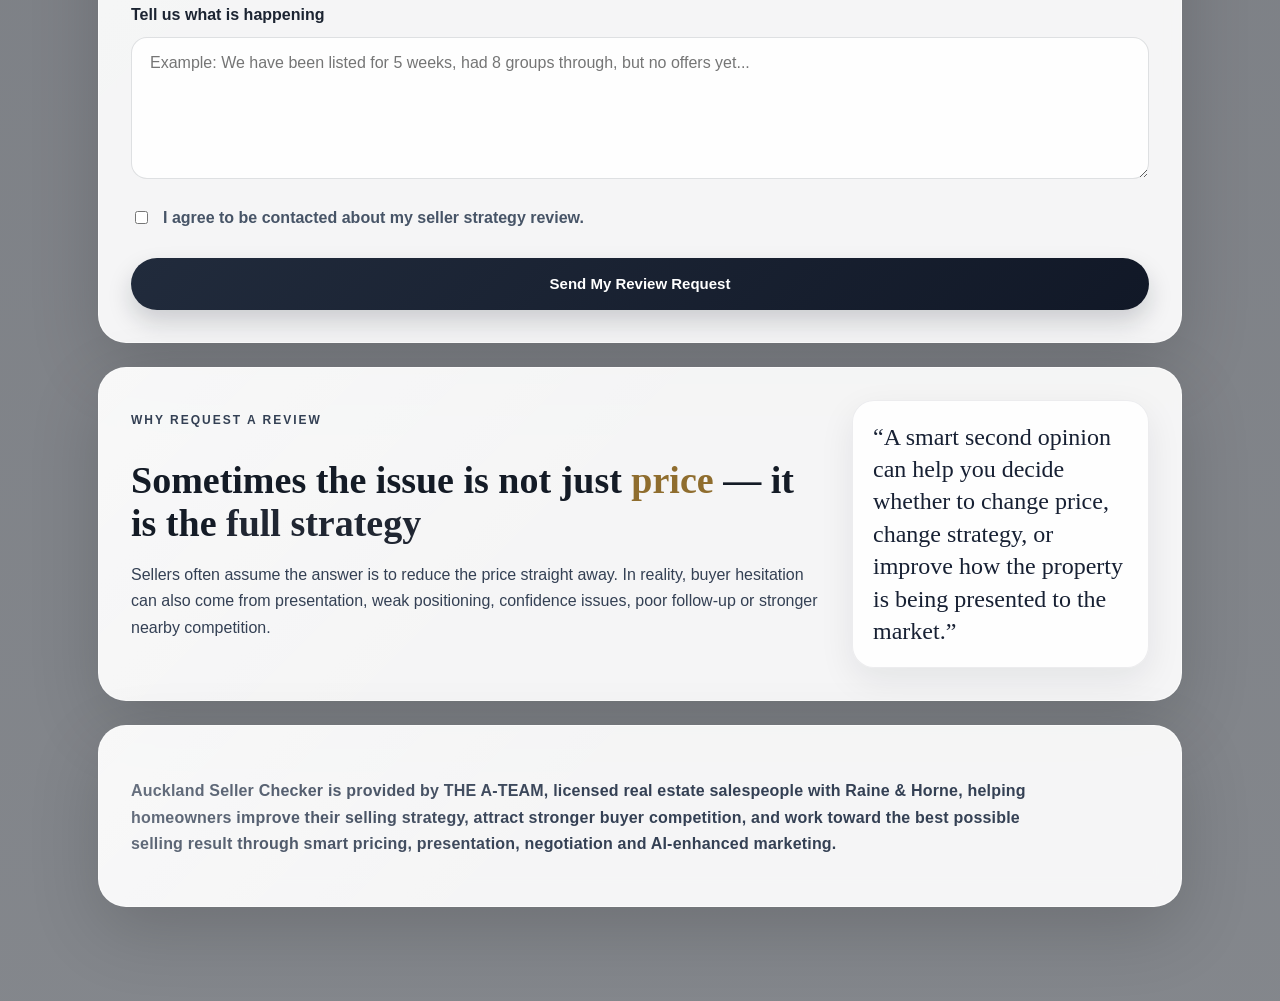
==== commit 1500ed26: "Update request-review.html" ====
--- a/request-review.html
+++ b/request-review.html
@@ -69,7 +69,7 @@
         <h2>Request my <span class="rh-gold">seller strategy</span> review</h2>
 
         <p>
-          Fill in what you can. You do not need to provide everything, but the more detail you include, the more useful the review can be.
+          Fill in what you can. The property address helps us review the right property and give you a more useful second opinion.
         </p>
       </div>
 
@@ -93,6 +93,16 @@
           <input type="email" name="email" required />
         </label>
 
+        <label>
+          Property address
+          <input type="text" name="property_address" placeholder="Please enter the property address so we can review the right property" required />
+        </label>
+
+        <label>
+          Listing link, if already online
+          <input type="text" name="listing_link" placeholder="Optional — paste the listing link if the property is already advertised" />
+        </label>
+
         <div class="formGrid">
           <label>
             Property suburb
@@ -112,11 +122,6 @@
             </select>
           </label>
         </div>
-
-        <label>
-          Property address or listing link
-          <input type="text" name="property_address_or_listing_link" placeholder="Optional, but helpful" />
-        </label>
 
         <label>
           What is your main concern?
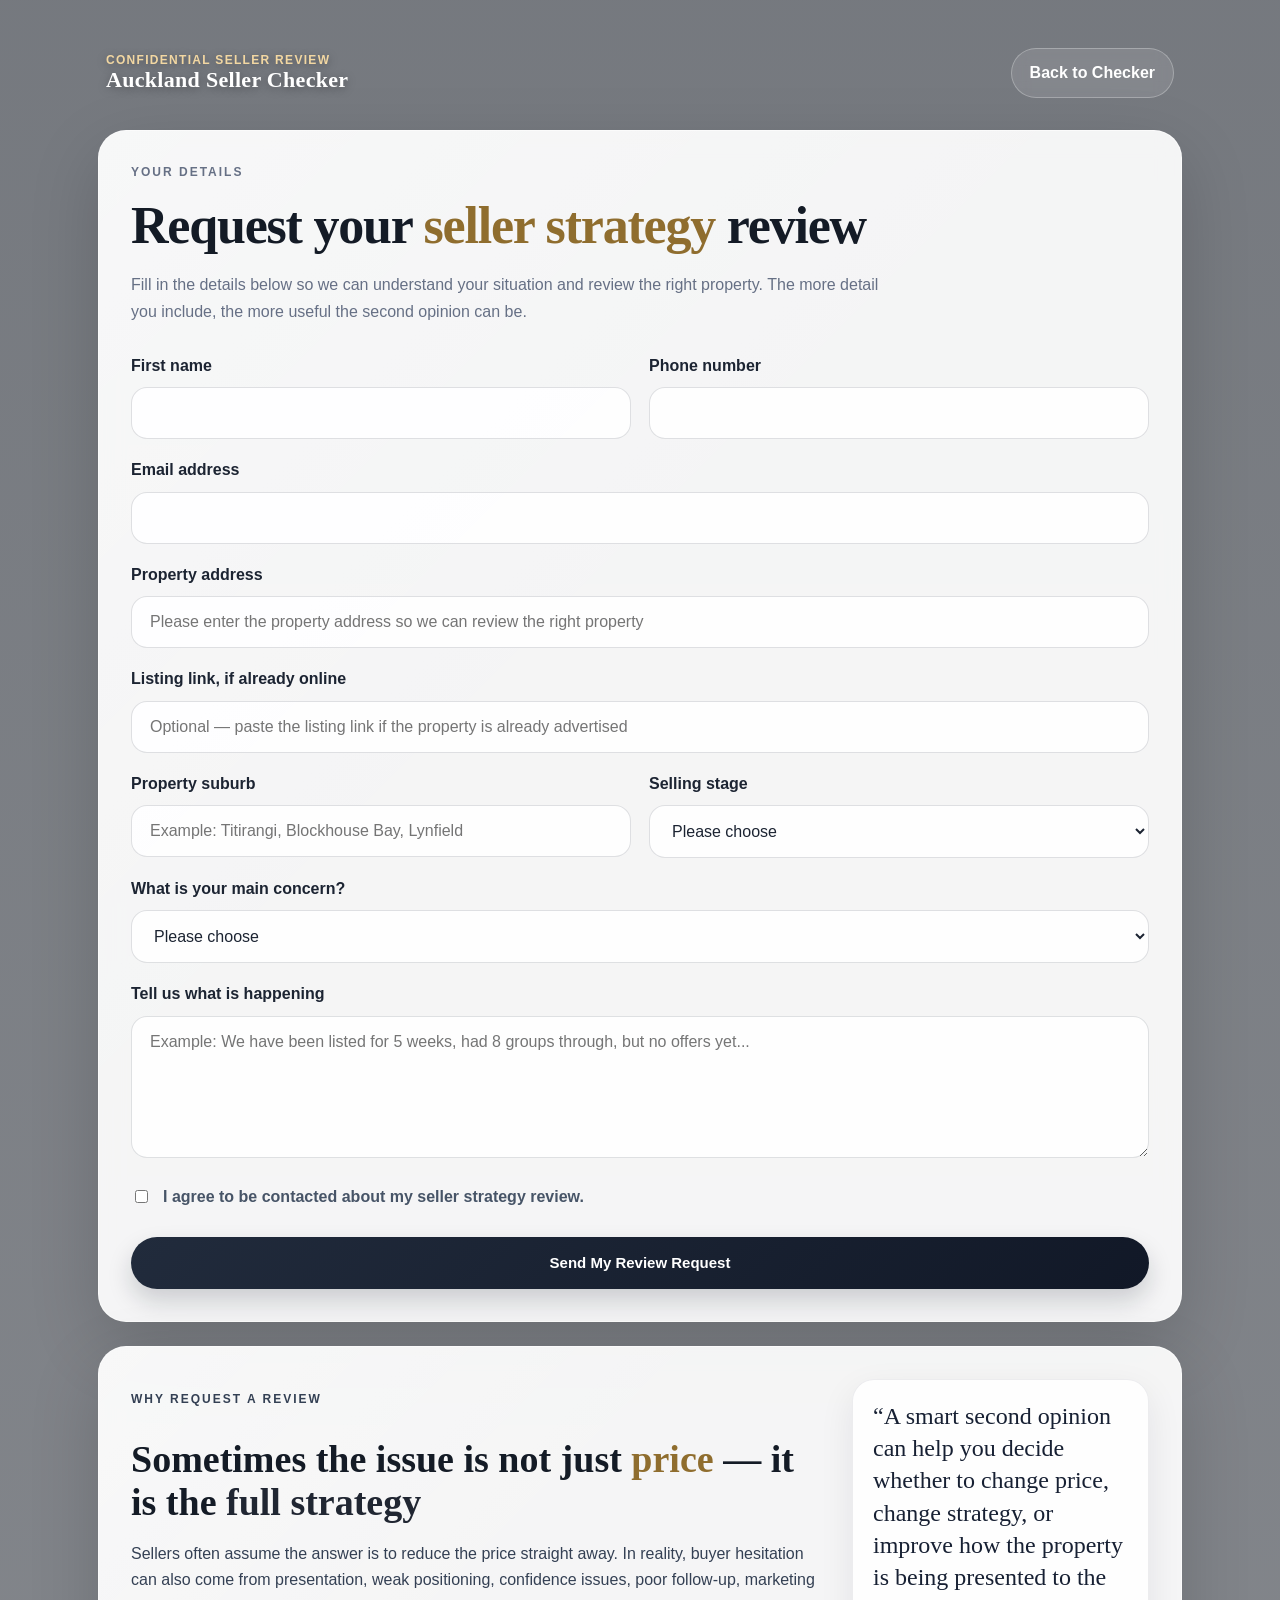
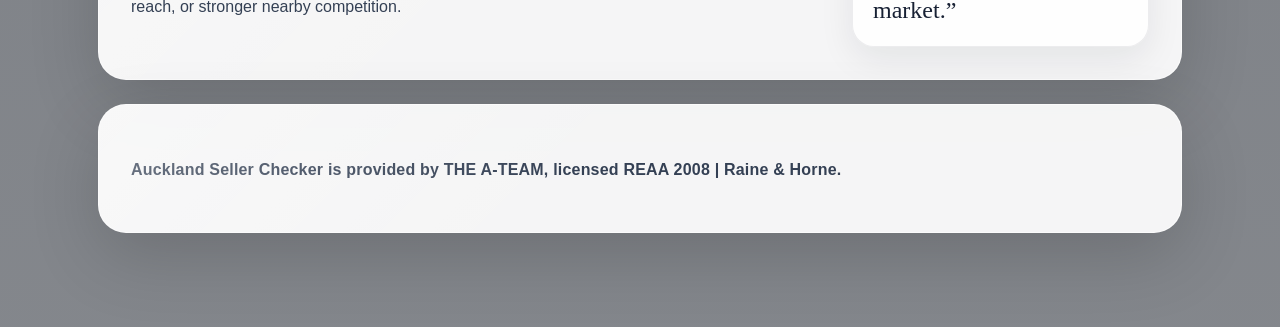
==== commit b3934a28: "Update request-review.html" ====
--- a/request-review.html
+++ b/request-review.html
@@ -25,51 +25,15 @@
       </a>
     </header>
 
-    <section class="hero leadHero">
-      <div class="leadHeroGrid">
-        <div class="heroContent">
-          <p class="eyebrow">Request Your Review</p>
-
-          <h1>Get a practical second opinion before your next move.</h1>
-
-          <p class="intro">
-            Tell us a little about your property and what is happening. We will look at your situation and help you understand whether the issue may be price, presentation, marketing, buyer confidence or competition.
-          </p>
-
-          <p class="trust">
-            This is especially useful before reducing your price, changing strategy, relaunching your property or going live for the first time.
-          </p>
-
-          <div class="heroActions">
-            <a class="primaryBtn ctaBtn" href="#review-form">Request My Review</a>
-            <a class="secondaryBtn ctaBtn" href="index.html">Back to Seller Checker</a>
-          </div>
-        </div>
-
-        <aside class="heroPhotoCard">
-          <div class="heroPhoto"></div>
-
-          <div class="photoInfo">
-            <p class="cardLabel">Seller Strategy Review</p>
-
-            <h2>Designed to give you a <span class="rh-gold">clearer next step</span></h2>
-
-            <p>
-              A practical review of price position, presentation, marketing strength, buyer confidence and competition.
-            </p>
-          </div>
-        </aside>
-      </div>
-    </section>
-
     <section id="review-form" class="checker">
       <div class="sectionIntro">
         <p class="eyebrow">Your Details</p>
 
-        <h2>Request my <span class="rh-gold">seller strategy</span> review</h2>
+        <h1>Request your <span class="rh-gold">seller strategy</span> review</h1>
 
         <p>
-          Fill in what you can. The property address helps us review the right property and give you a more useful second opinion.
+          Fill in the details below so we can understand your situation and review the right property.
+          The more detail you include, the more useful the second opinion can be.
         </p>
       </div>
 
@@ -162,7 +126,7 @@
           <h2>Sometimes the issue is not just <span class="rh-gold">price</span> — it is the <span class="rh-charcoal">full strategy</span></h2>
 
           <p>
-            Sellers often assume the answer is to reduce the price straight away. In reality, buyer hesitation can also come from presentation, weak positioning, confidence issues, poor follow-up or stronger nearby competition.
+            Sellers often assume the answer is to reduce the price straight away. In reality, buyer hesitation can also come from presentation, weak positioning, confidence issues, poor follow-up, marketing reach, or stronger nearby competition.
           </p>
         </div>
 
@@ -174,9 +138,9 @@
       </div>
     </section>
 
-    <section class="info">
+    <section class="info compactDisclosure">
       <p class="brand">
-        Auckland Seller Checker is provided by THE A-TEAM, licensed real estate salespeople with Raine & Horne, helping homeowners improve their selling strategy, attract stronger buyer competition, and work toward the best possible selling result through smart pricing, presentation, negotiation and AI-enhanced marketing.
+        Auckland Seller Checker is provided by THE A-TEAM, licensed REAA 2008 | Raine & Horne.
       </p>
     </section>
 
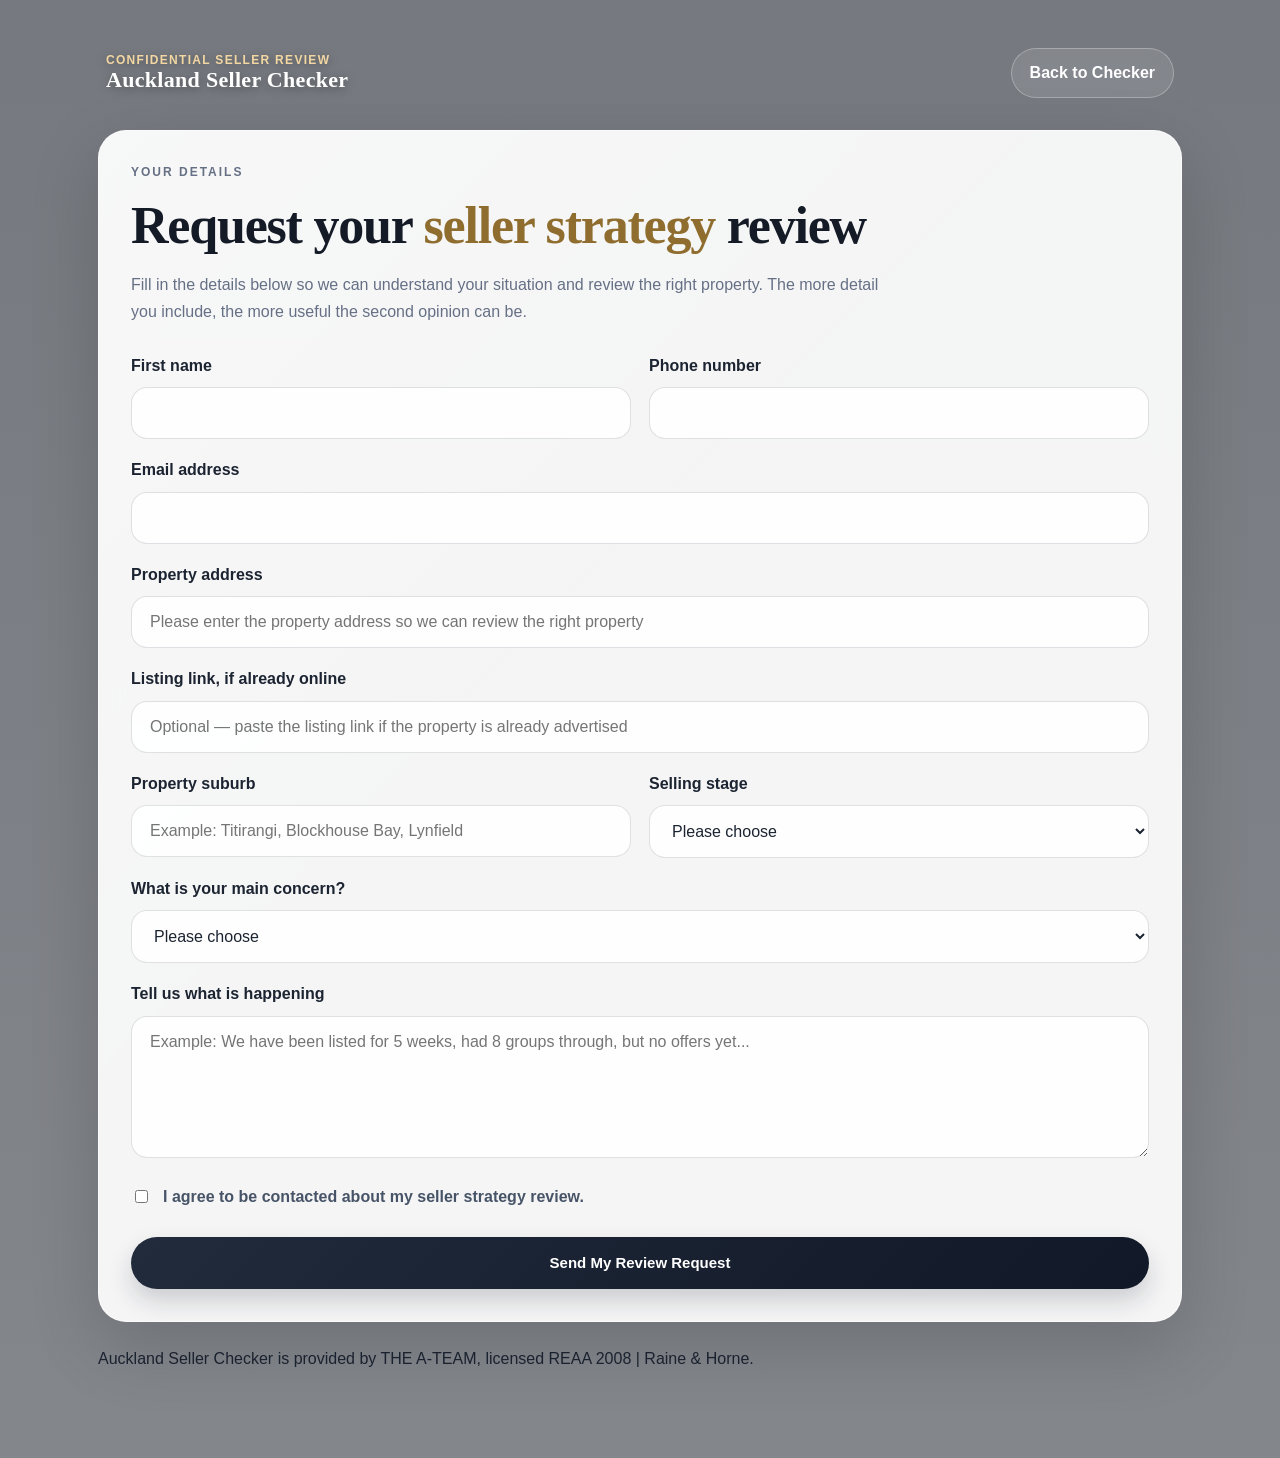
==== commit 7d2091af: "Update request-review.html" ====
--- a/request-review.html
+++ b/request-review.html
@@ -118,31 +118,9 @@
       </form>
     </section>
 
-    <section class="info">
-      <div class="twoColumn">
-        <div>
-          <p class="eyebrow">Why request a review</p>
-
-          <h2>Sometimes the issue is not just <span class="rh-gold">price</span> — it is the <span class="rh-charcoal">full strategy</span></h2>
-
-          <p>
-            Sellers often assume the answer is to reduce the price straight away. In reality, buyer hesitation can also come from presentation, weak positioning, confidence issues, poor follow-up, marketing reach, or stronger nearby competition.
-          </p>
-        </div>
-
-        <div class="quoteCard">
-          <p>
-            “A smart second opinion can help you decide whether to change price, change strategy, or improve how the property is being presented to the market.”
-          </p>
-        </div>
-      </div>
-    </section>
-
-    <section class="info compactDisclosure">
-      <p class="brand">
-        Auckland Seller Checker is provided by THE A-TEAM, licensed REAA 2008 | Raine & Horne.
-      </p>
-    </section>
+    <p class="tinyDisclosure">
+      Auckland Seller Checker is provided by THE A-TEAM, licensed REAA 2008 | Raine & Horne.
+    </p>
 
   </main>
 </body>
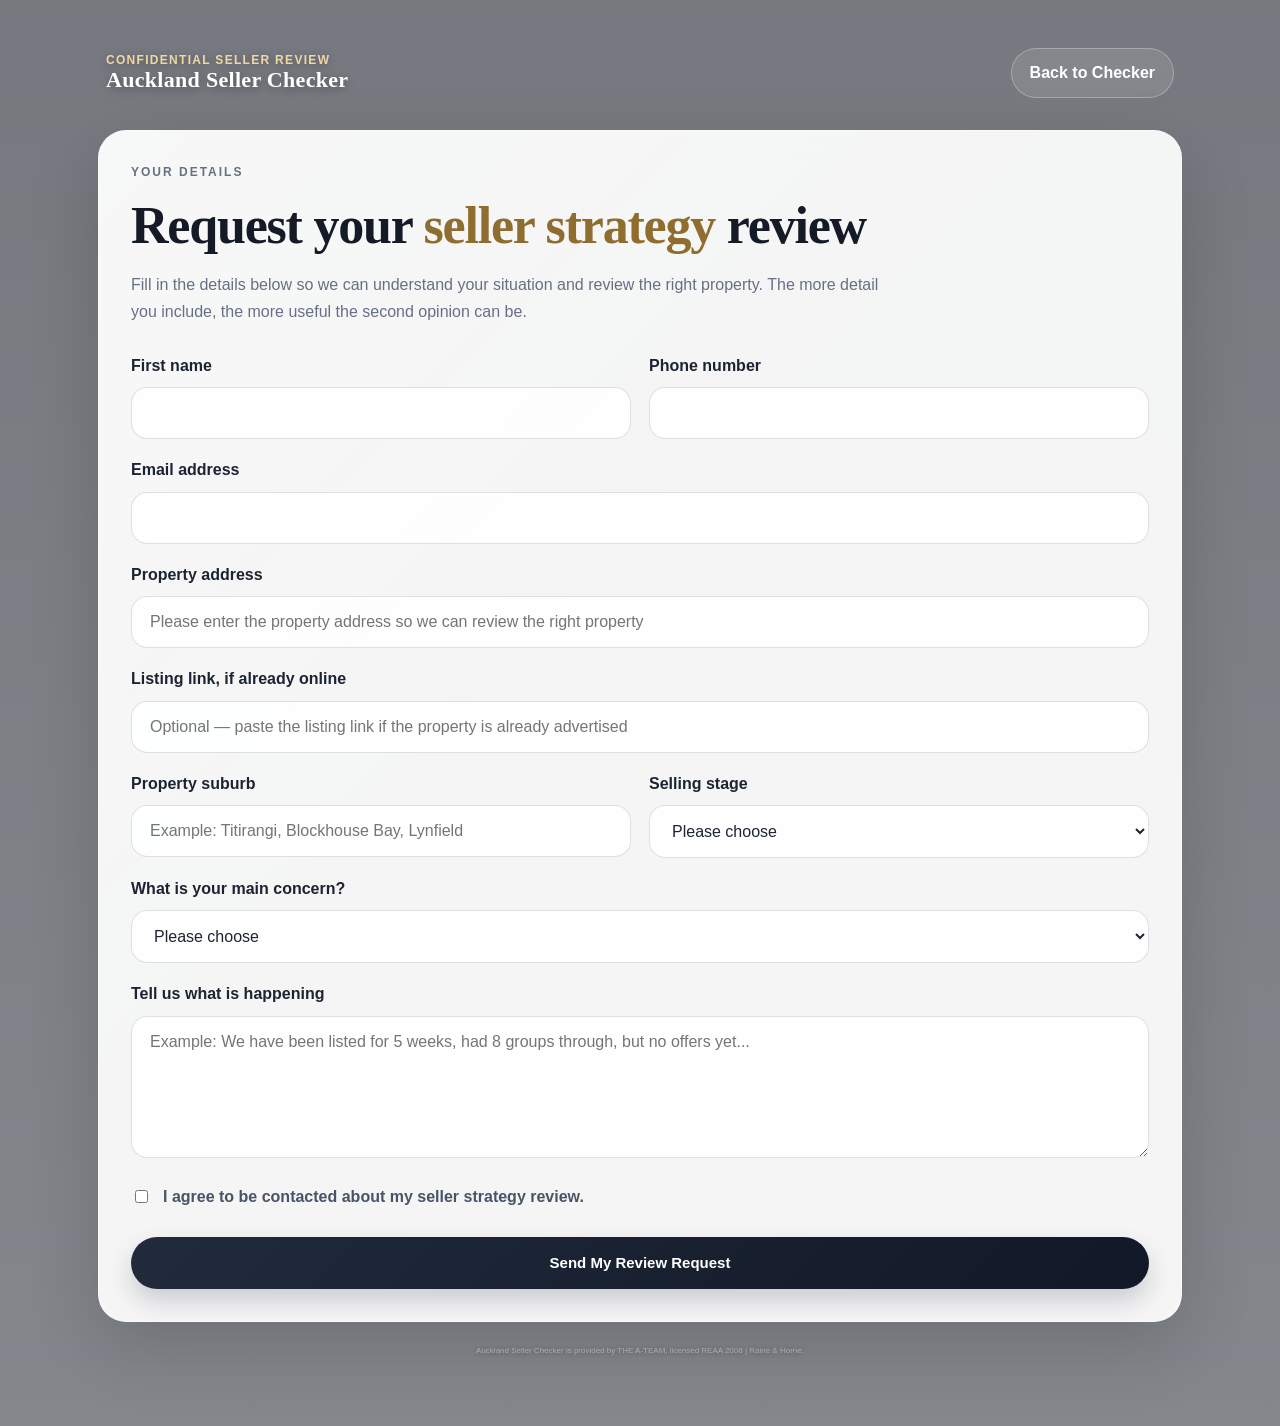
==== commit 512b6d40: "Update request-review.html" ====
--- a/request-review.html
+++ b/request-review.html
@@ -118,7 +118,10 @@
       </form>
     </section>
 
-    <p class="tinyDisclosure">
+    <p 
+      class="tinyDisclosure"
+      style="margin: 6px auto 0; max-width: 850px; text-align: center; font-size: 8px; line-height: 1.25; color: rgba(255, 255, 255, 0.48); text-shadow: 0 1px 5px rgba(0, 0, 0, 0.35);"
+    >
       Auckland Seller Checker is provided by THE A-TEAM, licensed REAA 2008 | Raine & Horne.
     </p>
 
